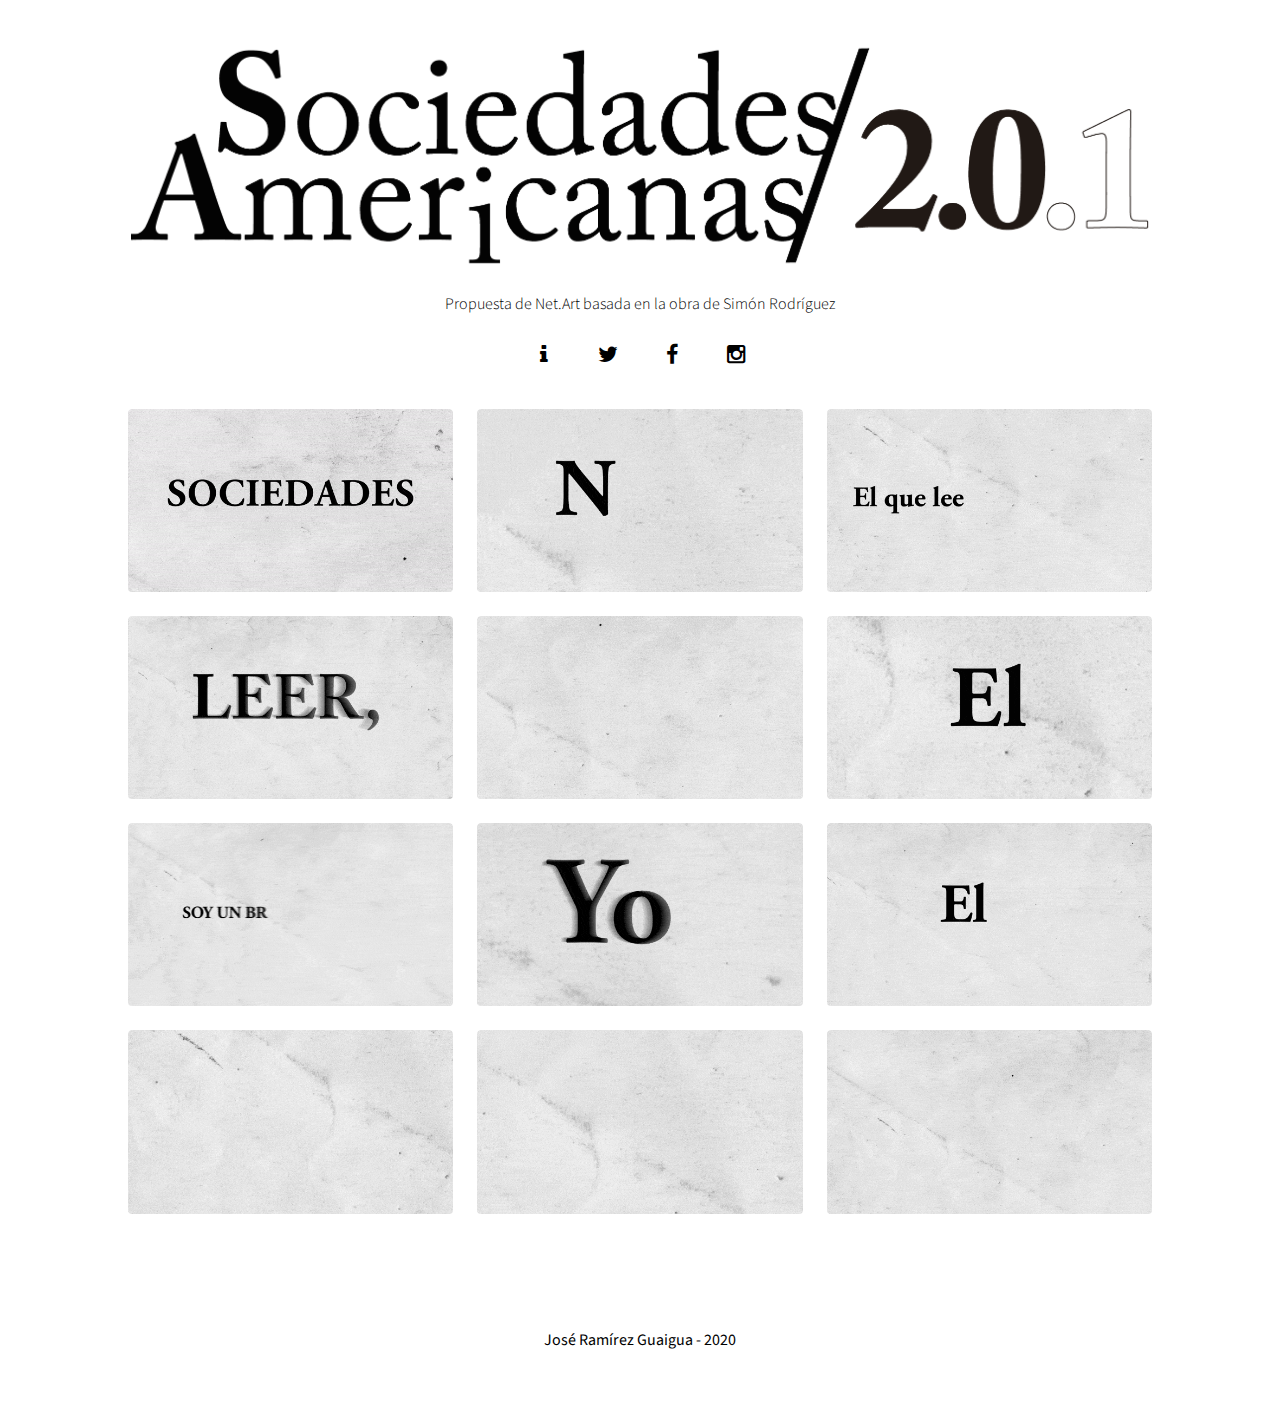
==== index.html @ b3e2a870 "Update index.html" ====
<!DOCTYPE HTML>
<!--
Construído por José Ramírez Guaigua en Junio de 2020
a partir de: Visualize by TEMPLATED
	templated.co @templatedco
	Released for free under the Creative Commons Attribution 3.0 license (templated.co/license)
-->
<html>
	<head>
		<title>Sociedades Americanas 2.0</title>
		<meta charset="utf-8" />
		<meta name="viewport" content="width=device-width, initial-scale=1" />
        
<!-- Scripts -->
        <script src="assets/js/jquery.min.js" > </script>
          <script src="assets/js/jquery.poptrox.min.js" ></script>
		 <script src="assets/js/main.js" ></script>
    <script src="assets/js/skel.min.js" ></script>       
<script src="assets/js/jquery.modal.min.js" ></script>
   <script src="assets/js/yall.min.js" ></script> 
<script>
  document.addEventListener("DOMContentLoaded", yall);
</script>
        <link rel="stylesheet" href="assets/css/main.css" />
        <link rel="stylesheet" href="assets/css/animate.min.css" />
         <link rel="stylesheet" href="assets/css/jquery.modal.min.css" />
        <link rel="shortcut icon" type="image/x-icon" href="favicon.ico">
         
	</head>
	<body>

		<!-- Wrapper -->
			<div id="wrapper">

				<!-- Header -->
					<header id="header">
						<span class="avatar"><img src="images/SA_logo_completo_.png" alt="" /></span>
                        
                    
						<h3>Propuesta de Net.Art basada en la obra de Simón Rodríguez</h3>
                        
						<ul class="icons">
                            <li><a href="#e3" rel="modal:open" class="icon style2 fa-info"  ><span class="label">Info</span></a></li>
							<li><a href="#" class="icon style2 fa-twitter"><span class="label">Twitter</span></a></li>
							<li><a href="#" class="icon style2 fa-facebook"><span class="label">Facebook</span></a></li>
							<li><a href="#" class="icon style2 fa-instagram"><span class="label">Instagram</span></a></li>
							
						</ul>
					</header>
                
                
				<!-- Main -->
					<section id="main">

						<!-- Thumbnails -->
							<section class="thumbnails">
								<div>
									<a href="http://youtu.be/y1zvC0UXbEI?version=3&loop=1&playlist=y1zvC0UXbEI&controls=0&fs=0&rel=0" data-poptrox="youtube,651x366">
										<img class="lazy" src="images/cargando.gif" data-src="images/thumbs/1.gif" alt="" />
										
									</a>
									<a href="http://youtu.be/7Q3WVZm7fvI?version=3&loop=1&playlist=7Q3WVZm7fvI&controls=0&fs=0&rel=0"  data-poptrox="youtube,651x366">
										<img class="lazy" src="images/cargando.gif" data-src="images/thumbs/4.gif" alt="" />
										
									</a>
                                    <a href="http://youtu.be/pN3O38cWJK4?version=3&loop=1&playlist=pN3O38cWJK4&controls=0&fs=0&rel=0"  data-poptrox="youtube,651x366">
										<img class="lazy" src="images/cargando.gif" data-src="images/thumbs/7.gif" alt="" />
										
									</a>
                                       <a href="http://youtu.be/u630-T-SxI8?version=3&loop=1&playlist=u630-T-SxI8&controls=0&fs=0&rel=0"  data-poptrox="youtube,651x366">
										<img class="lazy" src="images/cargando.gif" data-src="images/thumbs/10.gif" alt="" />
										
									</a>
								</div>
								<div>
									<a href="http://youtu.be/tDtxeZKIJwQ?version=3&loop=1&playlist=tDtxeZKIJwQ&controls=0&fs=0&rel=0"  data-poptrox="youtube,651x366">
										<img class="lazy" src="images/cargando.gif" data-src="images/thumbs/2.gif" alt="" />
										
									</a>
									<a href="http://youtu.be/jVD3O-B9OdI?version=3&loop=1&playlist=jVD3O-B9OdI&controls=0&fs=0&rel=0"  data-poptrox="youtube,651x366">
										<img class="lazy" src="images/cargando.gif" data-src="images/thumbs/5.gif" alt="" />
										
									</a>
									<a href="http://youtu.be/jDhccNWpjvg?version=3&loop=1&playlist=jDhccNWpjvg&controls=0&fs=0&rel=0"  data-poptrox="youtube,651x366">
										<img class="lazy" src="images/cargando.gif" data-src="images/thumbs/8.gif" alt="" />
										
									</a>
                                       <a href="http://youtu.be/LfB0NZexAm4?version=3&loop=1&playlist=LfB0NZexAm4&controls=0&fs=0&rel=0"  data-poptrox="youtube,651x366">
										<img class="lazy" src="images/cargando.gif" data-src="images/thumbs/11.gif" alt="" />
										
									</a>
								</div>
								<div>
									<a href="http://youtu.be/a4j9NF4Q9fU?version=3&loop=1&playlist=a4j9NF4Q9fU&controls=0&fs=0&rel=0"  data-poptrox="youtube,651x366">
										<img class="lazy" src="images/cargando.gif" data-src="images/thumbs/3.gif" alt="" />
										
									</a>
									<a href="http://youtu.be/yXYphihH93I?version=3&loop=1&playlist=yXYphihH93I&controls=0&fs=0&rel=0"  data-poptrox="youtube,651x366">
										<img class="lazy" src="images/cargando.gif" data-src="images/thumbs/6.gif" alt="" />
										
									</a>
                                    <a href="http://youtu.be/DOhUj7KsIYw?version=3&loop=1&playlist=DOhUj7KsIYw&controls=0&fs=0&rel=0"  data-poptrox="youtube,651x366">
										<img class="lazy" src="images/cargando.gif" data-src="images/thumbs/9.gif" alt="" />		
									</a>
                                    <a href="http://youtu.be/gF_-9yFYraU?version=3&loop=1&playlist=gF_-9yFYraU&controls=0&fs=0&rel=0"  data-poptrox="youtube,651x366">
										<img class="lazy" src="images/cargando.gif" data-src="images/thumbs/12.gif" alt="" />
										
									</a>
								</div>
                                
							</section>

					</section>

				<!-- Footer -->
					<footer id="footer">
						<p>José Ramírez Guaigua - 2020</p>
					</footer>

			</div>

	<!-- Modal HTML embedded directly into document -->
<div id="e3" class="modal animate__animated animate__fadeInDown" >
    <p style="text-align: justify;"><br><b>Sociedades Americanas 2.0 es un proyecto de Net.Art en proceso</b>
que pretende llevar a las plataformas digitales y audiovisuales la propuesta filosófica y educativa de <b>Simón Rodríguez</b>, recreando su partícular propuesta de lectura visual. 

Obra precursora de la experimentación tipográfica y editorial, <b><i>Sociedades Americanas</i></b> compila gran parte de la obra escrita del maestro.

Su ideario y repertorio de sentencias y pensamientos resuenan hasta nuestros días.</p>
    <p>Para profundizar en las características del presente proyecto, puede acceder al siguiente <span style="color: #ff0000"> <a  href="#">dossier.</a></span></p>
  <a href="#" rel="modal:close"> </a>
</div>
        	
	</body>
</html>
---- assets/css/main.css ----
@charset "UTF-8";
@import url(font-awesome.min.css);
@import url("http://fonts.googleapis.com/css?family=Source+Sans+Pro:200");

/*
	Visualize by TEMPLATED
	templated.co @templatedco
	Released for free under the Creative Commons Attribution 3.0 license (templated.co/license)
*/

/* Reset */
    /* body{
    pointer-events:none;
}*/

	html, body, div, span, applet, object, iframe, h1, h2, h3, h4, h5, h6, p, blockquote, pre, a, abbr, acronym, address, big, cite, code, del, dfn, em, img, ins, kbd, q, s, samp, small, strike, strong, sub, sup, tt, var, b, u, i, center, dl, dt, dd, ol, ul, li, fieldset, form, label, legend, table, caption, tbody, tfoot, thead, tr, th, td, article, aside, canvas, details, embed, figure, figcaption, footer, header, hgroup, menu, nav, output, ruby, section, summary, time, mark, audio, video {
		margin: 0;
		padding: 0;
		border: 0;
		font-size: 100%;
		font: inherit;
		vertical-align: baseline;
	}

	article, aside, details, figcaption, figure, footer, header, hgroup, menu, nav, section {
		display: block;
	}

	body {
		line-height: 1;
	}

	ol, ul {
		list-style: none;
	}

	blockquote, q {
		quotes: none;
	}

	blockquote:before, blockquote:after, q:before, q:after {
		content: '';
		content: none;
	}

	table {
		border-collapse: collapse;
		border-spacing: 0;
	}

	body {
		-webkit-text-size-adjust: none;
	}

/* Box Model */

	*, *:before, *:after {
		-moz-box-sizing: border-box;
		-webkit-box-sizing: border-box;
		box-sizing: border-box;
	}

/* Grid */

	.row {
		border-bottom: solid 1px transparent;
		-moz-box-sizing: border-box;
		-webkit-box-sizing: border-box;
		box-sizing: border-box;
	}

	.row > * {
		float: left;
		-moz-box-sizing: border-box;
		-webkit-box-sizing: border-box;
		box-sizing: border-box;
	}

	.row:after, .row:before {
		content: '';
		display: block;
		clear: both;
		height: 0;
	}

	.row.uniform > * > :first-child {
		margin-top: 0;
	}

	.row.uniform > * > :last-child {
		margin-bottom: 0;
	}

	.row.\30 \25 > * {
		padding: 0 0 0 0em;
	}

	.row.\30 \25 {
		margin: 0 0 -1px 0em;
	}

	.row.uniform.\30 \25 > * {
		padding: 0em 0 0 0em;
	}

	.row.uniform.\30 \25 {
		margin: 0em 0 -1px 0em;
	}

	.row > * {
		padding: 0 0 0 2em;
	}

	.row {
		margin: 0 0 -1px -2em;
	}

	.row.uniform > * {
		padding: 2em 0 0 2em;
	}

	.row.uniform {
		margin: -2em 0 -1px -2em;
	}

	.row.\32 00\25 > * {
		padding: 0 0 0 4em;
	}

	.row.\32 00\25 {
		margin: 0 0 -1px -4em;
	}

	.row.uniform.\32 00\25 > * {
		padding: 4em 0 0 4em;
	}

	.row.uniform.\32 00\25 {
		margin: -4em 0 -1px -4em;
	}

	.row.\31 50\25 > * {
		padding: 0 0 0 3em;
	}

	.row.\31 50\25 {
		margin: 0 0 -1px -3em;
	}

	.row.uniform.\31 50\25 > * {
		padding: 3em 0 0 3em;
	}

	.row.uniform.\31 50\25 {
		margin: -3em 0 -1px -3em;
	}

	.row.\35 0\25 > * {
		padding: 0 0 0 1em;
	}

	.row.\35 0\25 {
		margin: 0 0 -1px -1em;
	}

	.row.uniform.\35 0\25 > * {
		padding: 1em 0 0 1em;
	}

	.row.uniform.\35 0\25 {
		margin: -1em 0 -1px -1em;
	}

	.row.\32 5\25 > * {
		padding: 0 0 0 0.5em;
	}

	.row.\32 5\25 {
		margin: 0 0 -1px -0.5em;
	}

	.row.uniform.\32 5\25 > * {
		padding: 0.5em 0 0 0.5em;
	}

	.row.uniform.\32 5\25 {
		margin: -0.5em 0 -1px -0.5em;
	}

	.\31 2u, .\31 2u\24 {
		width: 100%;
		clear: none;
		margin-left: 0;
	}

	.\31 1u, .\31 1u\24 {
		width: 91.6666666667%;
		clear: none;
		margin-left: 0;
	}

	.\31 0u, .\31 0u\24 {
		width: 83.3333333333%;
		clear: none;
		margin-left: 0;
	}

	.\39 u, .\39 u\24 {
		width: 75%;
		clear: none;
		margin-left: 0;
	}

	.\38 u, .\38 u\24 {
		width: 66.6666666667%;
		clear: none;
		margin-left: 0;
	}

	.\37 u, .\37 u\24 {
		width: 58.3333333333%;
		clear: none;
		margin-left: 0;
	}

	.\36 u, .\36 u\24 {
		width: 50%;
		clear: none;
		margin-left: 0;
	}

	.\35 u, .\35 u\24 {
		width: 41.6666666667%;
		clear: none;
		margin-left: 0;
	}

	.\34 u, .\34 u\24 {
		width: 33.3333333333%;
		clear: none;
		margin-left: 0;
	}

	.\33 u, .\33 u\24 {
		width: 25%;
		clear: none;
		margin-left: 0;
	}

	.\32 u, .\32 u\24 {
		width: 16.6666666667%;
		clear: none;
		margin-left: 0;
	}

	.\31 u, .\31 u\24 {
		width: 8.3333333333%;
		clear: none;
		margin-left: 0;
	}

	.\31 2u\24 + *,
	.\31 1u\24 + *,
	.\31 0u\24 + *,
	.\39 u\24 + *,
	.\38 u\24 + *,
	.\37 u\24 + *,
	.\36 u\24 + *,
	.\35 u\24 + *,
	.\34 u\24 + *,
	.\33 u\24 + *,
	.\32 u\24 + *,
	.\31 u\24 + * {
		clear: left;
	}

	.\-11u {
		margin-left: 91.66667%;
	}

	.\-10u {
		margin-left: 83.33333%;
	}

	.\-9u {
		margin-left: 75%;
	}

	.\-8u {
		margin-left: 66.66667%;
	}

	.\-7u {
		margin-left: 58.33333%;
	}

	.\-6u {
		margin-left: 50%;
	}

	.\-5u {
		margin-left: 41.66667%;
	}

	.\-4u {
		margin-left: 33.33333%;
	}

	.\-3u {
		margin-left: 25%;
	}

	.\-2u {
		margin-left: 16.66667%;
	}

	.\-1u {
		margin-left: 8.33333%;
	}

	@media screen and (max-width: 1680px) {

		.row > * {
			padding: 0 0 0 2em;
		}

		.row {
			margin: 0 0 -1px -2em;
		}

		.row.uniform > * {
			padding: 2em 0 0 2em;
		}

		.row.uniform {
			margin: -2em 0 -1px -2em;
		}

		.row.\32 00\25 > * {
			padding: 0 0 0 4em;
		}

		.row.\32 00\25 {
			margin: 0 0 -1px -4em;
		}

		.row.uniform.\32 00\25 > * {
			padding: 4em 0 0 4em;
		}

		.row.uniform.\32 00\25 {
			margin: -4em 0 -1px -4em;
		}

		.row.\31 50\25 > * {
			padding: 0 0 0 3em;
		}

		.row.\31 50\25 {
			margin: 0 0 -1px -3em;
		}

		.row.uniform.\31 50\25 > * {
			padding: 3em 0 0 3em;
		}

		.row.uniform.\31 50\25 {
			margin: -3em 0 -1px -3em;
		}

		.row.\35 0\25 > * {
			padding: 0 0 0 1em;
		}

		.row.\35 0\25 {
			margin: 0 0 -1px -1em;
		}

		.row.uniform.\35 0\25 > * {
			padding: 1em 0 0 1em;
		}

		.row.uniform.\35 0\25 {
			margin: -1em 0 -1px -1em;
		}

		.row.\32 5\25 > * {
			padding: 0 0 0 0.5em;
		}

		.row.\32 5\25 {
			margin: 0 0 -1px -0.5em;
		}

		.row.uniform.\32 5\25 > * {
			padding: 0.5em 0 0 0.5em;
		}

		.row.uniform.\32 5\25 {
			margin: -0.5em 0 -1px -0.5em;
		}

		.\31 2u\28xlarge\29, .\31 2u\24\28xlarge\29 {
			width: 100%;
			clear: none;
			margin-left: 0;
		}

		.\31 1u\28xlarge\29, .\31 1u\24\28xlarge\29 {
			width: 91.6666666667%;
			clear: none;
			margin-left: 0;
		}

		.\31 0u\28xlarge\29, .\31 0u\24\28xlarge\29 {
			width: 83.3333333333%;
			clear: none;
			margin-left: 0;
		}

		.\39 u\28xlarge\29, .\39 u\24\28xlarge\29 {
			width: 75%;
			clear: none;
			margin-left: 0;
		}

		.\38 u\28xlarge\29, .\38 u\24\28xlarge\29 {
			width: 66.6666666667%;
			clear: none;
			margin-left: 0;
		}

		.\37 u\28xlarge\29, .\37 u\24\28xlarge\29 {
			width: 58.3333333333%;
			clear: none;
			margin-left: 0;
		}

		.\36 u\28xlarge\29, .\36 u\24\28xlarge\29 {
			width: 50%;
			clear: none;
			margin-left: 0;
		}

		.\35 u\28xlarge\29, .\35 u\24\28xlarge\29 {
			width: 41.6666666667%;
			clear: none;
			margin-left: 0;
		}

		.\34 u\28xlarge\29, .\34 u\24\28xlarge\29 {
			width: 33.3333333333%;
			clear: none;
			margin-left: 0;
		}

		.\33 u\28xlarge\29, .\33 u\24\28xlarge\29 {
			width: 25%;
			clear: none;
			margin-left: 0;
		}

		.\32 u\28xlarge\29, .\32 u\24\28xlarge\29 {
			width: 16.6666666667%;
			clear: none;
			margin-left: 0;
		}

		.\31 u\28xlarge\29, .\31 u\24\28xlarge\29 {
			width: 8.3333333333%;
			clear: none;
			margin-left: 0;
		}

		.\31 2u\24\28xlarge\29 + *,
		.\31 1u\24\28xlarge\29 + *,
		.\31 0u\24\28xlarge\29 + *,
		.\39 u\24\28xlarge\29 + *,
		.\38 u\24\28xlarge\29 + *,
		.\37 u\24\28xlarge\29 + *,
		.\36 u\24\28xlarge\29 + *,
		.\35 u\24\28xlarge\29 + *,
		.\34 u\24\28xlarge\29 + *,
		.\33 u\24\28xlarge\29 + *,
		.\32 u\24\28xlarge\29 + *,
		.\31 u\24\28xlarge\29 + * {
			clear: left;
		}

		.\-11u\28xlarge\29 {
			margin-left: 91.66667%;
		}

		.\-10u\28xlarge\29 {
			margin-left: 83.33333%;
		}

		.\-9u\28xlarge\29 {
			margin-left: 75%;
		}

		.\-8u\28xlarge\29 {
			margin-left: 66.66667%;
		}

		.\-7u\28xlarge\29 {
			margin-left: 58.33333%;
		}

		.\-6u\28xlarge\29 {
			margin-left: 50%;
		}

		.\-5u\28xlarge\29 {
			margin-left: 41.66667%;
		}

		.\-4u\28xlarge\29 {
			margin-left: 33.33333%;
		}

		.\-3u\28xlarge\29 {
			margin-left: 25%;
		}

		.\-2u\28xlarge\29 {
			margin-left: 16.66667%;
		}

		.\-1u\28xlarge\29 {
			margin-left: 8.33333%;
		}

	}

	@media screen and (max-width: 1280px) {

		.row > * {
			padding: 0 0 0 2em;
		}

		.row {
			margin: 0 0 -1px -2em;
		}

		.row.uniform > * {
			padding: 2em 0 0 2em;
		}

		.row.uniform {
			margin: -2em 0 -1px -2em;
		}

		.row.\32 00\25 > * {
			padding: 0 0 0 4em;
		}

		.row.\32 00\25 {
			margin: 0 0 -1px -4em;
		}

		.row.uniform.\32 00\25 > * {
			padding: 4em 0 0 4em;
		}

		.row.uniform.\32 00\25 {
			margin: -4em 0 -1px -4em;
		}

		.row.\31 50\25 > * {
			padding: 0 0 0 3em;
		}

		.row.\31 50\25 {
			margin: 0 0 -1px -3em;
		}

		.row.uniform.\31 50\25 > * {
			padding: 3em 0 0 3em;
		}

		.row.uniform.\31 50\25 {
			margin: -3em 0 -1px -3em;
		}

		.row.\35 0\25 > * {
			padding: 0 0 0 1em;
		}

		.row.\35 0\25 {
			margin: 0 0 -1px -1em;
		}

		.row.uniform.\35 0\25 > * {
			padding: 1em 0 0 1em;
		}

		.row.uniform.\35 0\25 {
			margin: -1em 0 -1px -1em;
		}

		.row.\32 5\25 > * {
			padding: 0 0 0 0.5em;
		}

		.row.\32 5\25 {
			margin: 0 0 -1px -0.5em;
		}

		.row.uniform.\32 5\25 > * {
			padding: 0.5em 0 0 0.5em;
		}

		.row.uniform.\32 5\25 {
			margin: -0.5em 0 -1px -0.5em;
		}

		.\31 2u\28large\29, .\31 2u\24\28large\29 {
			width: 100%;
			clear: none;
			margin-left: 0;
		}

		.\31 1u\28large\29, .\31 1u\24\28large\29 {
			width: 91.6666666667%;
			clear: none;
			margin-left: 0;
		}

		.\31 0u\28large\29, .\31 0u\24\28large\29 {
			width: 83.3333333333%;
			clear: none;
			margin-left: 0;
		}

		.\39 u\28large\29, .\39 u\24\28large\29 {
			width: 75%;
			clear: none;
			margin-left: 0;
		}

		.\38 u\28large\29, .\38 u\24\28large\29 {
			width: 66.6666666667%;
			clear: none;
			margin-left: 0;
		}

		.\37 u\28large\29, .\37 u\24\28large\29 {
			width: 58.3333333333%;
			clear: none;
			margin-left: 0;
		}

		.\36 u\28large\29, .\36 u\24\28large\29 {
			width: 50%;
			clear: none;
			margin-left: 0;
		}

		.\35 u\28large\29, .\35 u\24\28large\29 {
			width: 41.6666666667%;
			clear: none;
			margin-left: 0;
		}

		.\34 u\28large\29, .\34 u\24\28large\29 {
			width: 33.3333333333%;
			clear: none;
			margin-left: 0;
		}

		.\33 u\28large\29, .\33 u\24\28large\29 {
			width: 25%;
			clear: none;
			margin-left: 0;
		}

		.\32 u\28large\29, .\32 u\24\28large\29 {
			width: 16.6666666667%;
			clear: none;
			margin-left: 0;
		}

		.\31 u\28large\29, .\31 u\24\28large\29 {
			width: 8.3333333333%;
			clear: none;
			margin-left: 0;
		}

		.\31 2u\24\28large\29 + *,
		.\31 1u\24\28large\29 + *,
		.\31 0u\24\28large\29 + *,
		.\39 u\24\28large\29 + *,
		.\38 u\24\28large\29 + *,
		.\37 u\24\28large\29 + *,
		.\36 u\24\28large\29 + *,
		.\35 u\24\28large\29 + *,
		.\34 u\24\28large\29 + *,
		.\33 u\24\28large\29 + *,
		.\32 u\24\28large\29 + *,
		.\31 u\24\28large\29 + * {
			clear: left;
		}

		.\-11u\28large\29 {
			margin-left: 91.66667%;
		}

		.\-10u\28large\29 {
			margin-left: 83.33333%;
		}

		.\-9u\28large\29 {
			margin-left: 75%;
		}

		.\-8u\28large\29 {
			margin-left: 66.66667%;
		}

		.\-7u\28large\29 {
			margin-left: 58.33333%;
		}

		.\-6u\28large\29 {
			margin-left: 50%;
		}

		.\-5u\28large\29 {
			margin-left: 41.66667%;
		}

		.\-4u\28large\29 {
			margin-left: 33.33333%;
		}

		.\-3u\28large\29 {
			margin-left: 25%;
		}

		.\-2u\28large\29 {
			margin-left: 16.66667%;
		}

		.\-1u\28large\29 {
			margin-left: 8.33333%;
		}

	}

	@media screen and (max-width: 980px) {

		.row > * {
			padding: 0 0 0 2em;
		}

		.row {
			margin: 0 0 -1px -2em;
		}

		.row.uniform > * {
			padding: 2em 0 0 2em;
		}

		.row.uniform {
			margin: -2em 0 -1px -2em;
		}

		.row.\32 00\25 > * {
			padding: 0 0 0 4em;
		}

		.row.\32 00\25 {
			margin: 0 0 -1px -4em;
		}

		.row.uniform.\32 00\25 > * {
			padding: 4em 0 0 4em;
		}

		.row.uniform.\32 00\25 {
			margin: -4em 0 -1px -4em;
		}

		.row.\31 50\25 > * {
			padding: 0 0 0 3em;
		}

		.row.\31 50\25 {
			margin: 0 0 -1px -3em;
		}

		.row.uniform.\31 50\25 > * {
			padding: 3em 0 0 3em;
		}

		.row.uniform.\31 50\25 {
			margin: -3em 0 -1px -3em;
		}

		.row.\35 0\25 > * {
			padding: 0 0 0 1em;
		}

		.row.\35 0\25 {
			margin: 0 0 -1px -1em;
		}

		.row.uniform.\35 0\25 > * {
			padding: 1em 0 0 1em;
		}

		.row.uniform.\35 0\25 {
			margin: -1em 0 -1px -1em;
		}

		.row.\32 5\25 > * {
			padding: 0 0 0 0.5em;
		}

		.row.\32 5\25 {
			margin: 0 0 -1px -0.5em;
		}

		.row.uniform.\32 5\25 > * {
			padding: 0.5em 0 0 0.5em;
		}

		.row.uniform.\32 5\25 {
			margin: -0.5em 0 -1px -0.5em;
		}

		.\31 2u\28medium\29, .\31 2u\24\28medium\29 {
			width: 100%;
			clear: none;
			margin-left: 0;
		}

		.\31 1u\28medium\29, .\31 1u\24\28medium\29 {
			width: 91.6666666667%;
			clear: none;
			margin-left: 0;
		}

		.\31 0u\28medium\29, .\31 0u\24\28medium\29 {
			width: 83.3333333333%;
			clear: none;
			margin-left: 0;
		}

		.\39 u\28medium\29, .\39 u\24\28medium\29 {
			width: 75%;
			clear: none;
			margin-left: 0;
		}

		.\38 u\28medium\29, .\38 u\24\28medium\29 {
			width: 66.6666666667%;
			clear: none;
			margin-left: 0;
		}

		.\37 u\28medium\29, .\37 u\24\28medium\29 {
			width: 58.3333333333%;
			clear: none;
			margin-left: 0;
		}

		.\36 u\28medium\29, .\36 u\24\28medium\29 {
			width: 50%;
			clear: none;
			margin-left: 0;
		}

		.\35 u\28medium\29, .\35 u\24\28medium\29 {
			width: 41.6666666667%;
			clear: none;
			margin-left: 0;
		}

		.\34 u\28medium\29, .\34 u\24\28medium\29 {
			width: 33.3333333333%;
			clear: none;
			margin-left: 0;
		}

		.\33 u\28medium\29, .\33 u\24\28medium\29 {
			width: 25%;
			clear: none;
			margin-left: 0;
		}

		.\32 u\28medium\29, .\32 u\24\28medium\29 {
			width: 16.6666666667%;
			clear: none;
			margin-left: 0;
		}

		.\31 u\28medium\29, .\31 u\24\28medium\29 {
			width: 8.3333333333%;
			clear: none;
			margin-left: 0;
		}

		.\31 2u\24\28medium\29 + *,
		.\31 1u\24\28medium\29 + *,
		.\31 0u\24\28medium\29 + *,
		.\39 u\24\28medium\29 + *,
		.\38 u\24\28medium\29 + *,
		.\37 u\24\28medium\29 + *,
		.\36 u\24\28medium\29 + *,
		.\35 u\24\28medium\29 + *,
		.\34 u\24\28medium\29 + *,
		.\33 u\24\28medium\29 + *,
		.\32 u\24\28medium\29 + *,
		.\31 u\24\28medium\29 + * {
			clear: left;
		}

		.\-11u\28medium\29 {
			margin-left: 91.66667%;
		}

		.\-10u\28medium\29 {
			margin-left: 83.33333%;
		}

		.\-9u\28medium\29 {
			margin-left: 75%;
		}

		.\-8u\28medium\29 {
			margin-left: 66.66667%;
		}

		.\-7u\28medium\29 {
			margin-left: 58.33333%;
		}

		.\-6u\28medium\29 {
			margin-left: 50%;
		}

		.\-5u\28medium\29 {
			margin-left: 41.66667%;
		}

		.\-4u\28medium\29 {
			margin-left: 33.33333%;
		}

		.\-3u\28medium\29 {
			margin-left: 25%;
		}

		.\-2u\28medium\29 {
			margin-left: 16.66667%;
		}

		.\-1u\28medium\29 {
			margin-left: 8.33333%;
		}

	}

	@media screen and (max-width: 736px) {

		.row > * {
			padding: 0 0 0 2em;
		}

		.row {
			margin: 0 0 -1px -2em;
		}

		.row.uniform > * {
			padding: 2em 0 0 2em;
		}

		.row.uniform {
			margin: -2em 0 -1px -2em;
		}

		.row.\32 00\25 > * {
			padding: 0 0 0 4em;
		}

		.row.\32 00\25 {
			margin: 0 0 -1px -4em;
		}

		.row.uniform.\32 00\25 > * {
			padding: 4em 0 0 4em;
		}

		.row.uniform.\32 00\25 {
			margin: -4em 0 -1px -4em;
		}

		.row.\31 50\25 > * {
			padding: 0 0 0 3em;
		}

		.row.\31 50\25 {
			margin: 0 0 -1px -3em;
		}

		.row.uniform.\31 50\25 > * {
			padding: 3em 0 0 3em;
		}

		.row.uniform.\31 50\25 {
			margin: -3em 0 -1px -3em;
		}

		.row.\35 0\25 > * {
			padding: 0 0 0 1em;
		}

		.row.\35 0\25 {
			margin: 0 0 -1px -1em;
		}

		.row.uniform.\35 0\25 > * {
			padding: 1em 0 0 1em;
		}

		.row.uniform.\35 0\25 {
			margin: -1em 0 -1px -1em;
		}

		.row.\32 5\25 > * {
			padding: 0 0 0 0.5em;
		}

		.row.\32 5\25 {
			margin: 0 0 -1px -0.5em;
		}

		.row.uniform.\32 5\25 > * {
			padding: 0.5em 0 0 0.5em;
		}

		.row.uniform.\32 5\25 {
			margin: -0.5em 0 -1px -0.5em;
		}

		.\31 2u\28small\29, .\31 2u\24\28small\29 {
			width: 100%;
			clear: none;
			margin-left: 0;
		}

		.\31 1u\28small\29, .\31 1u\24\28small\29 {
			width: 91.6666666667%;
			clear: none;
			margin-left: 0;
		}

		.\31 0u\28small\29, .\31 0u\24\28small\29 {
			width: 83.3333333333%;
			clear: none;
			margin-left: 0;
		}

		.\39 u\28small\29, .\39 u\24\28small\29 {
			width: 75%;
			clear: none;
			margin-left: 0;
		}

		.\38 u\28small\29, .\38 u\24\28small\29 {
			width: 66.6666666667%;
			clear: none;
			margin-left: 0;
		}

		.\37 u\28small\29, .\37 u\24\28small\29 {
			width: 58.3333333333%;
			clear: none;
			margin-left: 0;
		}

		.\36 u\28small\29, .\36 u\24\28small\29 {
			width: 50%;
			clear: none;
			margin-left: 0;
		}

		.\35 u\28small\29, .\35 u\24\28small\29 {
			width: 41.6666666667%;
			clear: none;
			margin-left: 0;
		}

		.\34 u\28small\29, .\34 u\24\28small\29 {
			width: 33.3333333333%;
			clear: none;
			margin-left: 0;
		}

		.\33 u\28small\29, .\33 u\24\28small\29 {
			width: 25%;
			clear: none;
			margin-left: 0;
		}

		.\32 u\28small\29, .\32 u\24\28small\29 {
			width: 16.6666666667%;
			clear: none;
			margin-left: 0;
		}

		.\31 u\28small\29, .\31 u\24\28small\29 {
			width: 8.3333333333%;
			clear: none;
			margin-left: 0;
		}

		.\31 2u\24\28small\29 + *,
		.\31 1u\24\28small\29 + *,
		.\31 0u\24\28small\29 + *,
		.\39 u\24\28small\29 + *,
		.\38 u\24\28small\29 + *,
		.\37 u\24\28small\29 + *,
		.\36 u\24\28small\29 + *,
		.\35 u\24\28small\29 + *,
		.\34 u\24\28small\29 + *,
		.\33 u\24\28small\29 + *,
		.\32 u\24\28small\29 + *,
		.\31 u\24\28small\29 + * {
			clear: left;
		}

		.\-11u\28small\29 {
			margin-left: 91.66667%;
		}

		.\-10u\28small\29 {
			margin-left: 83.33333%;
		}

		.\-9u\28small\29 {
			margin-left: 75%;
		}

		.\-8u\28small\29 {
			margin-left: 66.66667%;
		}

		.\-7u\28small\29 {
			margin-left: 58.33333%;
		}

		.\-6u\28small\29 {
			margin-left: 50%;
		}

		.\-5u\28small\29 {
			margin-left: 41.66667%;
		}

		.\-4u\28small\29 {
			margin-left: 33.33333%;
		}

		.\-3u\28small\29 {
			margin-left: 25%;
		}

		.\-2u\28small\29 {
			margin-left: 16.66667%;
		}

		.\-1u\28small\29 {
			margin-left: 8.33333%;
		}

	}

	@media screen and (max-width: 480px) {

		.row > * {
			padding: 0 0 0 2em;
		}

		.row {
			margin: 0 0 -1px -2em;
		}

		.row.uniform > * {
			padding: 2em 0 0 2em;
		}

		.row.uniform {
			margin: -2em 0 -1px -2em;
		}

		.row.\32 00\25 > * {
			padding: 0 0 0 4em;
		}

		.row.\32 00\25 {
			margin: 0 0 -1px -4em;
		}

		.row.uniform.\32 00\25 > * {
			padding: 4em 0 0 4em;
		}

		.row.uniform.\32 00\25 {
			margin: -4em 0 -1px -4em;
		}

		.row.\31 50\25 > * {
			padding: 0 0 0 3em;
		}

		.row.\31 50\25 {
			margin: 0 0 -1px -3em;
		}

		.row.uniform.\31 50\25 > * {
			padding: 3em 0 0 3em;
		}

		.row.uniform.\31 50\25 {
			margin: -3em 0 -1px -3em;
		}

		.row.\35 0\25 > * {
			padding: 0 0 0 1em;
		}

		.row.\35 0\25 {
			margin: 0 0 -1px -1em;
		}

		.row.uniform.\35 0\25 > * {
			padding: 1em 0 0 1em;
		}

		.row.uniform.\35 0\25 {
			margin: -1em 0 -1px -1em;
		}

		.row.\32 5\25 > * {
			padding: 0 0 0 0.5em;
		}

		.row.\32 5\25 {
			margin: 0 0 -1px -0.5em;
		}

		.row.uniform.\32 5\25 > * {
			padding: 0.5em 0 0 0.5em;
		}

		.row.uniform.\32 5\25 {
			margin: -0.5em 0 -1px -0.5em;
		}

		.\31 2u\28xsmall\29, .\31 2u\24\28xsmall\29 {
			width: 100%;
			clear: none;
			margin-left: 0;
		}

		.\31 1u\28xsmall\29, .\31 1u\24\28xsmall\29 {
			width: 91.6666666667%;
			clear: none;
			margin-left: 0;
		}

		.\31 0u\28xsmall\29, .\31 0u\24\28xsmall\29 {
			width: 83.3333333333%;
			clear: none;
			margin-left: 0;
		}

		.\39 u\28xsmall\29, .\39 u\24\28xsmall\29 {
			width: 75%;
			clear: none;
			margin-left: 0;
		}

		.\38 u\28xsmall\29, .\38 u\24\28xsmall\29 {
			width: 66.6666666667%;
			clear: none;
			margin-left: 0;
		}

		.\37 u\28xsmall\29, .\37 u\24\28xsmall\29 {
			width: 58.3333333333%;
			clear: none;
			margin-left: 0;
		}

		.\36 u\28xsmall\29, .\36 u\24\28xsmall\29 {
			width: 50%;
			clear: none;
			margin-left: 0;
		}

		.\35 u\28xsmall\29, .\35 u\24\28xsmall\29 {
			width: 41.6666666667%;
			clear: none;
			margin-left: 0;
		}

		.\34 u\28xsmall\29, .\34 u\24\28xsmall\29 {
			width: 33.3333333333%;
			clear: none;
			margin-left: 0;
		}

		.\33 u\28xsmall\29, .\33 u\24\28xsmall\29 {
			width: 25%;
			clear: none;
			margin-left: 0;
		}

		.\32 u\28xsmall\29, .\32 u\24\28xsmall\29 {
			width: 16.6666666667%;
			clear: none;
			margin-left: 0;
		}

		.\31 u\28xsmall\29, .\31 u\24\28xsmall\29 {
			width: 8.3333333333%;
			clear: none;
			margin-left: 0;
		}

		.\31 2u\24\28xsmall\29 + *,
		.\31 1u\24\28xsmall\29 + *,
		.\31 0u\24\28xsmall\29 + *,
		.\39 u\24\28xsmall\29 + *,
		.\38 u\24\28xsmall\29 + *,
		.\37 u\24\28xsmall\29 + *,
		.\36 u\24\28xsmall\29 + *,
		.\35 u\24\28xsmall\29 + *,
		.\34 u\24\28xsmall\29 + *,
		.\33 u\24\28xsmall\29 + *,
		.\32 u\24\28xsmall\29 + *,
		.\31 u\24\28xsmall\29 + * {
			clear: left;
		}

		.\-11u\28xsmall\29 {
			margin-left: 91.66667%;
		}

		.\-10u\28xsmall\29 {
			margin-left: 83.33333%;
		}

		.\-9u\28xsmall\29 {
			margin-left: 75%;
		}

		.\-8u\28xsmall\29 {
			margin-left: 66.66667%;
		}

		.\-7u\28xsmall\29 {
			margin-left: 58.33333%;
		}

		.\-6u\28xsmall\29 {
			margin-left: 50%;
		}

		.\-5u\28xsmall\29 {
			margin-left: 41.66667%;
		}

		.\-4u\28xsmall\29 {
			margin-left: 33.33333%;
		}

		.\-3u\28xsmall\29 {
			margin-left: 25%;
		}

		.\-2u\28xsmall\29 {
			margin-left: 16.66667%;
		}

		.\-1u\28xsmall\29 {
			margin-left: 8.33333%;
		}

	}

/* Basic */



	@-ms-viewport {
		width: device-width;
	}

	body {
		-ms-overflow-style: scrollbar;
	}

	@media screen and (max-width: 480px) {

		html, body {
			min-width: 320px;
		}

	}

	body {
		background-color: #fff;
		background-image: ("");
		background-size: cover;
		background-position: top center;
	}

		body.is-loading *, body.is-loading *:before, body.is-loading *:after {
			-moz-animation: none !important;
			-webkit-animation: none !important;
			-ms-animation: none !important;
			animation: none !important;
			-moz-transition: none !important;
			-webkit-transition: none !important;
			-ms-transition: none !important;
			transition: none !important;
		}

/* Type */

	body, input, select, textarea {
		color: #000000;
		font-family: "Source Sans Pro", Helvetica, sans-serif;
		font-size: 13pt;
		font-weight: 400;
		line-height: 1.65;
	}

		@media screen and (max-width: 1280px) {

			body, input, select, textarea {
				font-size: 12pt;
			}

		}

	a {
		color: inherit;
		text-decoration: none;
		border-bottom: dotted 1px rgba(255, 255, 255, 0.35);
		-moz-transition: border-bottom-color 0.2s ease-in-out, color 0.2s ease-in-out;
		-webkit-transition: border-bottom-color 0.2s ease-in-out, color 0.2s ease-in-out;
		-ms-transition: border-bottom-color 0.2s ease-in-out, color 0.2s ease-in-out;
		transition: border-bottom-color 0.2s ease-in-out, color 0.2s ease-in-out;
	}

		a:hover {
			color: #555555;
			border-bottom-color: transparent;
		}

	strong, b {
		color: #000000;
		font-weight: 600;
	}

	em, i {
		font-style: italic;
	}

	p {
		margin: 0 0 2em 0;
    
	}

	h1, h2, h3, h4, h5, h6 {
		color: #000000;
		font-weight: 300;
		line-height: 1.5;
		margin: 0 0 1em 0;
	}

		h1 a, h2 a, h3 a, h4 a, h5 a, h6 a {
			color: #000000;
			text-decoration: none;
		}

		@media screen and (max-width: 980px) {

			h1 br, h2 br, h3 br, h4 br, h5 br, h6 br {
				display: none;
			}

		}

	h1 {
		font-size: 1.75em;
	}

		@media screen and (max-width: 980px) {

			h1 {
				font-size: 1.5em;
			}

		}

		@media screen and (max-width: 736px) {

			h1 {
				font-size: 1.25em;
			}

		}

	h2 {
		font-size: 1.35em;
	}

		@media screen and (max-width: 736px) {

			h2 {
				font-size: 1em;
			}

		}

	h3 {
		font-size: 1em;
	}

	h4 {
		font-size: 1em;
	}

	h5 {
		font-size: 0.9em;
	}

	h6 {
		font-size: 0.7em;
	}

	sub {
		font-size: 0.8em;
		position: relative;
		top: 0.5em;
	}

	sup {
		font-size: 0.8em;
		position: relative;
		top: -0.5em;
	}

	blockquote {
		border-left: solid 4px rgba(255, 255, 255, 0.25);
		font-style: italic;
		margin: 0 0 2em 0;
		padding: 0.5em 0 0.5em 2em;
	}

	code {
		background: rgba(255, 255, 255, 0.075);
		border-radius: 4px;
		border: solid 1px rgba(255, 255, 255, 0.25);
		font-family: "Courier New", monospace;
		font-size: 0.9em;
		margin: 0 0.25em;
		padding: 0.25em 0.65em;
	}

	pre {
		-webkit-overflow-scrolling: touch;
		font-family: "Courier New", monospace;
		font-size: 0.9em;
		margin: 0 0 2em 0;
	}

		pre code {
			display: block;
			line-height: 1.75;
			padding: 1em 1.5em;
			overflow-x: auto;
		}

	hr {
		border: 0;
		border-bottom: solid 1px rgba(255, 255, 255, 0.25);
		margin: 2em 0;
	}

		hr.major {
			margin: 3em 0;
		}

	.align-left {
		text-align: left;
	}

	.align-center {
		text-align: center;
	}

	.align-right {
		text-align: right;
	}

/* Section/Article */

	section.special, article.special {
		text-align: center;
	}

	header p {
		color: rgba(255, 255, 255, 0.35);
		position: relative;
		margin: 0 0 1.5em 0;
	}

	header h2 + p {
		font-size: 1.25em;
		margin-top: -1em;
	}

	header h3 + p {
		font-size: 1.1em;
		margin-top: -0.8em;
	}

	header h4 + p,
	header h5 + p,
	header h6 + p {
		font-size: 0.9em;
		margin-top: -0.6em;
	}

/* Form */

	form {
		margin: 0 0 2em 0;
	}

	label {
		color: #ffffff;
		display: block;
		font-size: 0.9em;
		font-weight: 200;
		margin: 0 0 1em 0;
	}

	input[type="text"],
	input[type="password"],
	input[type="email"],
	input[type="tel"],
	select,
	textarea {
		-moz-appearance: none;
		-webkit-appearance: none;
		-ms-appearance: none;
		appearance: none;
		background: rgba(255, 255, 255, 0.075);
		border-radius: 4px;
		border: none;
		border: solid 1px rgba(255, 255, 255, 0.25);
		color: inherit;
		display: block;
		outline: 0;
		padding: 0 1em;
		text-decoration: none;
		width: 100%;
	}

		input[type="text"]:invalid,
		input[type="password"]:invalid,
		input[type="email"]:invalid,
		input[type="tel"]:invalid,
		select:invalid,
		textarea:invalid {
			box-shadow: none;
		}

		input[type="text"]:focus,
		input[type="password"]:focus,
		input[type="email"]:focus,
		input[type="tel"]:focus,
		select:focus,
		textarea:focus {
			border-color: #FF6382;
			box-shadow: 0 0 0 1px #FF6382;
		}

	.select-wrapper {
		text-decoration: none;
		display: block;
		position: relative;
	}

		.select-wrapper:before {
			content: "";
			-moz-osx-font-smoothing: grayscale;
			-webkit-font-smoothing: antialiased;
			font-family: FontAwesome;
			font-style: normal;
			font-weight: normal;
			text-transform: none !important;
		}

		.select-wrapper:before {
			color: rgba(255, 255, 255, 0.25);
			display: block;
			height: 2.75em;
			line-height: 2.75em;
			pointer-events: none;
			position: absolute;
			right: 0;
			text-align: center;
			top: 0;
			width: 2.75em;
		}

		.select-wrapper select::-ms-expand {
			display: none;
		}

	input[type="text"],
	input[type="password"],
	input[type="email"],
	select {
		height: 2.75em;
	}

	textarea {
		padding: 0.75em 1em;
	}

	input[type="checkbox"],
	input[type="radio"] {
		-moz-appearance: none;
		-webkit-appearance: none;
		-ms-appearance: none;
		appearance: none;
		display: block;
		float: left;
		margin-right: -2em;
		opacity: 0;
		width: 1em;
		z-index: -1;
	}

		input[type="checkbox"] + label,
		input[type="radio"] + label {
			text-decoration: none;
			color: rgba(255, 255, 255, 0.65);
			cursor: pointer;
			display: inline-block;
			font-size: 1em;
			font-weight: 200;
			padding-left: 2.4em;
			padding-right: 0.75em;
			position: relative;
		}

			input[type="checkbox"] + label:before,
			input[type="radio"] + label:before {
				-moz-osx-font-smoothing: grayscale;
				-webkit-font-smoothing: antialiased;
				font-family: FontAwesome;
				font-style: normal;
				font-weight: normal;
				text-transform: none !important;
			}

			input[type="checkbox"] + label:before,
			input[type="radio"] + label:before {
				background: rgba(255, 255, 255, 0.075);
				border-radius: 4px;
				border: solid 1px rgba(255, 255, 255, 0.25);
				content: '';
				display: inline-block;
				height: 1.65em;
				left: 0;
				line-height: 1.58125em;
				position: absolute;
				text-align: center;
				top: 0;
				width: 1.65em;
			}

		input[type="checkbox"]:checked + label:before,
		input[type="radio"]:checked + label:before {
			background: #FF6382;
			border-color: #FF6382;
			color: #ffffff;
			content: '\f00c';
		}

		input[type="checkbox"]:focus + label:before,
		input[type="radio"]:focus + label:before {
			border-color: #FF6382;
			box-shadow: 0 0 0 1px #FF6382;
		}

	input[type="checkbox"] + label:before {
		border-radius: 4px;
	}

	input[type="radio"] + label:before {
		border-radius: 100%;
	}

	::-webkit-input-placeholder {
		color: rgba(255, 255, 255, 0.35) !important;
		opacity: 1.0;
	}

	:-moz-placeholder {
		color: rgba(255, 255, 255, 0.35) !important;
		opacity: 1.0;
	}

	::-moz-placeholder {
		color: rgba(255, 255, 255, 0.35) !important;
		opacity: 1.0;
	}

	:-ms-input-placeholder {
		color: rgba(255, 255, 255, 0.35) !important;
		opacity: 1.0;
	}

	.formerize-placeholder {
		color: rgba(255, 255, 255, 0.35) !important;
		opacity: 1.0;
	}

/* Box */

	.box {
		border-radius: 4px;
		border: solid 1px rgba(255, 255, 255, 0.25);
		margin-bottom: 2em;
		padding: 1.5em;
	}

		.box > :last-child,
		.box > :last-child > :last-child,
		.box > :last-child > :last-child > :last-child {
			margin-bottom: 0;
		}

		.box.alt {
			border: 0;
			border-radius: 0;
			padding: 0;
		}

/* Icon */

	.icon {
		text-decoration: none;
		border-bottom: none;
		position: relative;
	}

		.icon:before {
			-moz-osx-font-smoothing: grayscale;
			-webkit-font-smoothing: antialiased;
			font-family: FontAwesome;
			font-style: normal;
			font-weight: normal;
			text-transform: none !important;
		}

		.icon > .label {
			display: none;
		}

		.icon.style2 {
			-moz-transition: all 0.2s ease;
			-webkit-transition: all 0.2s ease;
			-ms-transition: all 0.2s ease;
			transition: all 0.2s ease;
			border-radius: 100%;
			display: inline-block;
			padding: 0.5em;
			border: solid 1px rgba(255, 255, 255, 0.25);
			background-color: rgba(255, 255, 255, 0.075);
		}

			.icon.style2:before {
				display: block;
				width: 1.25em;
				height: 1.25em;
				line-height: 1.25em;
				font-size: 1.35em;
			}

			.icon.style2:hover {
				background-color: rgba(255, 255, 255, 0.25);
			}

			@media screen and (max-width: 736px) {

				.icon.style2:before {
					font-size: 1em;
				}

			}

/* Image */

	.image {
		border-radius: 4px;
		border: 0;
		display: inline-block;
		position: relative;
	}

		.image img {
			border-radius: 4px;
			display: block;
		}

		.image.left, .image.right {
			max-width: 40%;
		}

			.image.left img, .image.right img {
				width: 100%;
			}

		.image.left {
			float: left;
			padding: 0 1.5em 1em 0;
			top: 0.25em;
		}

		.image.right {
			float: right;
			padding: 0 0 1em 1.5em;
			top: 0.25em;
		}

		.image.fit {
			display: block;
			margin: 0 0 2em 0;
			width: 100%;
		}

			.image.fit img {
				width: 100%;
			}

		.image.main {
			display: block;
			margin: 0 0 3em 0;
			width: 100%;
		}

			.image.main img {
				width: 100%;
			}

/* List */

	ol {
		list-style: decimal;
		margin: 0 0 2em 0;
		padding-left: 1.25em;
	}

		ol li {
			padding-left: 0.25em;
		}

	ul {
		list-style: disc;
		margin: 0 0 2em 0;
		padding-left: 1em;
	}

		ul li {
			padding-left: 0.5em;
		}

		ul.alt {
			list-style: none;
			padding-left: 0;
		}

			ul.alt li {
				border-top: solid 1px rgba(255, 255, 255, 0.25);
				padding: 0.5em 0;
			}

				ul.alt li:first-child {
					border-top: 0;
					padding-top: 0;
				}

		ul.icons {
			cursor: default;
			list-style: none;
			padding-left: 0;
		}

			ul.icons li {
				display: inline-block;
				padding: 0 1em 0 0;
			}

				ul.icons li:last-child {
					padding-right: 0;
				}

		ul.actions {
			cursor: default;
			list-style: none;
			padding-left: 0;
		}

			ul.actions li {
				display: inline-block;
				padding: 0 1em 0 0;
				vertical-align: middle;
			}

				ul.actions li:last-child {
					padding-right: 0;
				}

			ul.actions.small li {
				padding: 0 0.5em 0 0;
			}

			ul.actions.vertical li {
				display: block;
				padding: 1em 0 0 0;
			}

				ul.actions.vertical li:first-child {
					padding-top: 0;
				}

				ul.actions.vertical li > * {
					margin-bottom: 0;
				}

			ul.actions.vertical.small li {
				padding: 0.5em 0 0 0;
			}

				ul.actions.vertical.small li:first-child {
					padding-top: 0;
				}

			ul.actions.fit {
				display: table;
				margin-left: -1em;
				padding: 0;
				table-layout: fixed;
				width: calc(100% + 1em);
			}

				ul.actions.fit li {
					display: table-cell;
					padding: 0 0 0 1em;
				}

					ul.actions.fit li > * {
						margin-bottom: 0;
					}

				ul.actions.fit.small {
					margin-left: -0.5em;
					width: calc(100% + 0.5em);
				}

					ul.actions.fit.small li {
						padding: 0 0 0 0.5em;
					}

			@media screen and (max-width: 480px) {

				ul.actions {
					margin: 0 0 2em 0;
				}

					ul.actions li {
						padding: 1em 0 0 0;
						display: block;
						text-align: center;
						width: 100%;
					}

						ul.actions li:first-child {
							padding-top: 0;
						}

						ul.actions li > * {
							width: 100%;
							margin: 0 !important;
						}

							ul.actions li > *.icon:before {
								margin-left: -2em;
							}

					ul.actions.small li {
						padding: 0.5em 0 0 0;
					}

						ul.actions.small li:first-child {
							padding-top: 0;
						}

			}

	dl {
		margin: 0 0 2em 0;
	}

		dl dt {
			display: block;
			font-weight: 200;
			margin: 0 0 1em 0;
		}

		dl dd {
			margin-left: 2em;
		}

/* Table */

	.table-wrapper {
		-webkit-overflow-scrolling: touch;
		overflow-x: auto;
	}

	table {
		margin: 0 0 2em 0;
		width: 100%;
	}

		table tbody tr {
			border: solid 1px rgba(255, 255, 255, 0.25);
			border-left: 0;
			border-right: 0;
		}

			table tbody tr:nth-child(2n + 1) {
				background-color: rgba(255, 255, 255, 0.075);
			}

		table td {
			padding: 0.75em 0.75em;
		}

		table th {
			color: #ffffff;
			font-size: 0.9em;
			font-weight: 200;
			padding: 0 0.75em 0.75em 0.75em;
			text-align: left;
		}

		table thead {
			border-bottom: solid 2px rgba(255, 255, 255, 0.25);
		}

		table tfoot {
			border-top: solid 2px rgba(255, 255, 255, 0.25);
		}

		table.alt {
			border-collapse: separate;
		}

			table.alt tbody tr td {
				border: solid 1px rgba(255, 255, 255, 0.25);
				border-left-width: 0;
				border-top-width: 0;
			}

				table.alt tbody tr td:first-child {
					border-left-width: 1px;
				}

			table.alt tbody tr:first-child td {
				border-top-width: 1px;
			}

			table.alt thead {
				border-bottom: 0;
			}

			table.alt tfoot {
				border-top: 0;
			}

/* Button */

	input[type="submit"],
	input[type="reset"],
	input[type="button"],
	button,
	.button {
		-moz-appearance: none;
		-webkit-appearance: none;
		-ms-appearance: none;
		appearance: none;
		-moz-transition: background-color 0.2s ease-in-out, color 0.2s ease-in-out;
		-webkit-transition: background-color 0.2s ease-in-out, color 0.2s ease-in-out;
		-ms-transition: background-color 0.2s ease-in-out, color 0.2s ease-in-out;
		transition: background-color 0.2s ease-in-out, color 0.2s ease-in-out;
		background-color: #000000;
		border-radius: 4px;
		border: 0;
		color: !important;
		cursor: pointer;
		display: inline-block;
		font-weight: 500;
		height: 2em;
		line-height: 2.95em;
		padding: 0 1.5em;
		text-align: center;
		text-decoration: none;
		white-space: nowrap;
        max-width: 100%;
	}

		input[type="submit"]:hover,
		input[type="reset"]:hover,
		input[type="button"]:hover,
		button:hover,
		.button:hover {
			background-color: #bbbbbb;
		}

		input[type="submit"]:active,
		input[type="reset"]:active,
		input[type="button"]:active,
		button:active,
		.button:active {
			background-color: #111333;
		}

		input[type="submit"].icon,
		input[type="reset"].icon,
		input[type="button"].icon,
		button.icon,
		.button.icon {
			padding-left: 1.35em;
		}

			input[type="submit"].icon:before,
			input[type="reset"].icon:before,
			input[type="button"].icon:before,
			button.icon:before,
			.button.icon:before {
				margin-right: 0.5em;
			}

		input[type="submit"].fit,
		input[type="reset"].fit,
		input[type="button"].fit,
		button.fit,
		.button.fit {
			display: block;
			margin: 0 0 1em 0;
			width: 100%;
		}

		input[type="submit"].small,
		input[type="reset"].small,
		input[type="button"].small,
		button.small,
		.button.small {
			font-size: 0.8em;
		}

		input[type="submit"].big,
		input[type="reset"].big,
		input[type="button"].big,
		button.big,
		.button.big {
			font-size: 1.35em;
		}

		input[type="submit"].alt,
		input[type="reset"].alt,
		input[type="button"].alt,
		button.alt,
		.button.alt {
			background-color: transparent;
			box-shadow: inset 0 0 0 2px rgba(255, 255, 255, 0.25);
			color: #ffffff !important;
		}

			input[type="submit"].alt:hover,
			input[type="reset"].alt:hover,
			input[type="button"].alt:hover,
			button.alt:hover,
			.button.alt:hover {
				background-color: rgba(255, 255, 255, 0.075);
			}

			input[type="submit"].alt:active,
			input[type="reset"].alt:active,
			input[type="button"].alt:active,
			button.alt:active,
			.button.alt:active {
				background-color: rgba(255, 0, 0, 0.2);
			}

			input[type="submit"].alt.icon:before,
			input[type="reset"].alt.icon:before,
			input[type="button"].alt.icon:before,
			button.alt.icon:before,
			.button.alt.icon:before {
				color: rgba(255, 255, 255, 0.35);
			}

		input[type="submit"].special,
		input[type="reset"].special,
		input[type="button"].special,
		button.special,
		.button.special {
			background-color: #FF6382;
			color: !important;
		}

			input[type="submit"].special:hover,
			input[type="reset"].special:hover,
			input[type="button"].special:hover,
			button.special:hover,
			.button.special:hover {
				background-color: #ff7c96;
			}

			input[type="submit"].special:active,
			input[type="reset"].special:active,
			input[type="button"].special:active,
			button.special:active,
			.button.special:active {
				background-color: #ff496e;
			}

		input[type="submit"].disabled, input[type="submit"]:disabled,
		input[type="reset"].disabled,
		input[type="reset"]:disabled,
		input[type="button"].disabled,
		input[type="button"]:disabled,
		button.disabled,
		button:disabled,
		.button.disabled,
		.button:disabled {
			background-color: rgba(255, 255, 255, 0.65) !important;
			box-shadow: inset 0 -0.15em 0 0 rgba(0, 0, 0, 0.15);
			color: #000 !important;
			cursor: default;
			opacity: 0.25;
		}

		@media screen and (max-width: 100%) {

			input[type="submit"],
			input[type="reset"],
			input[type="button"],
			button,
			.button {
				padding: 0;
			}

		}

/* Thumbnails */

	.thumbnails {
		display: -moz-flex;
		display: -webkit-flex;
		display: -ms-flex;
		display: flex;
		-moz-flex-direction: row;
		-webkit-flex-direction: row;
		-ms-flex-direction: row;
		flex-direction: row;
		position: relative;
		margin: 0 0 2em -2em;
	}

		.thumbnails a {
			-moz-transition: all 0.2s ease;
			-webkit-transition: all 0.2s ease;
			-ms-transition: all 0.2s ease;
			transition: all 0.2s ease;
			border-bottom: none;
			display: block;
			width: 100%;
			margin: 0 0 2em 0;
			text-align: center;
			border-radius: 4px;
			box-shadow: inset 0 0 0 1px rgba(255, 255, 255, 0.25);
			background-color: rgba(255, 255, 255, 0.075);
			cursor: pointer;
			outline: 0;
			overflow: hidden;
		}

			.thumbnails a img {
				display: block;
				width: 100%;
				border-top-left-radius: 4px;
				border-top-right-radius: 4px;
			}

			.thumbnails a h3 {
				margin: 1em;
			}

			.thumbnails a:hover {
				background-color: rgba(255, 255, 255, 0.25);
				box-shadow: inset 0 0 0 1px rgba(255, 255, 255, 0.25), 0 0 0.5em 0 #FF6382;
			}

		.thumbnails > div {
			display: -moz-flex;
			display: -webkit-flex;
			display: -ms-flex;
			display: flex;
			-moz-flex-direction: column;
			-webkit-flex-direction: column;
			-ms-flex-direction: column;
			flex-direction: column;
			width: calc(100% / 3);
			padding-left: 2em;
		}

			.thumbnails > div > :last-child {
				margin-bottom: 0;
			}

		@media screen and (max-width: 1280px) {

			.thumbnails {
				margin: 0 0 2em -1.5em;
			}

				.thumbnails a {
					margin: 0 0 1.5em 0;
				}

				.thumbnails > div {
					padding-left: 1.5em;
				}

		}

		@media screen and (max-width: 980px) {

			.thumbnails h3 {
				font-size: 0.8em;
			}

		}

		@media screen and (max-width: 480px) {

			.thumbnails {
				display: block;
			}

				.thumbnails a {
					margin: 0 0 2em 0 !important;
				}

				.thumbnails > div {
					display: block;
					width: 100%;
				}

					.thumbnails > div:last-child > :last-child {
						margin-bottom: 0 !important;
					}

				.thumbnails h3 {
					font-size: 1em;
				}

		}

/* Poptrox */

	.poptrox-popup {
		-moz-box-sizing: content-box;
		-webkit-box-sizing: content-box;
		-ms-box-sizing: content-box;
		box-sizing: content-box;
		background: rgba(255, 255, 255, 0.25);
		box-shadow: 0 0.5em 3em 0 rgba(0, 0, 0, 0.25);
		border-radius: 4px;
		overflow: hidden;
	}

		.poptrox-popup .closer {
			-moz-transition: opacity 0.2s ease-in-out;
			-webkit-transition: opacity 0.2s ease-in-out;
			-ms-transition: opacity 0.2s ease-in-out;
			transition: opacity 0.2s ease-in-out;
			text-decoration: none;
			position: absolute;
			top: 1em;
			right: 1em;
			z-index: 2;
			-webkit-tap-highlight-color: rgba(255, 255, 255, 0);
			white-space: nowrap;
			text-indent: 2.5em;
			overflow: hidden;
			width: 2.5em;
			height: 2.5em;
			display: block;
		}

			.poptrox-popup .closer:before {
				content: "";
				-moz-osx-font-smoothing: grayscale;
				-webkit-font-smoothing: antialiased;
				font-family: FontAwesome;
				font-style: normal;
				font-weight: normal;
				text-transform: none !important;
			}

			.poptrox-popup .closer:before {
				display: block;
				position: relative;
				text-indent: 0;
				border-radius: 100%;
				box-shadow: inset 0 0 0 1px #ffffff;
				color: #ffffff !important;
				width: 2.5em;
				height: 2.5em;
				line-height: 2.5em;
			}

		.poptrox-popup:hover .closer {
			opacity: 0.5;
		}

			.poptrox-popup:hover .closer:hover {
				opacity: 1.0;
			}

/* Wrapper */

	#wrapper {
		max-width: 68em;
		width: 100%;
		margin: 0 auto;
		padding: 0 2em;
		opacity: 1;
		filter: none;
		-moz-transition: opacity 1s ease, -moz-filter 1s ease;
		-webkit-transition: opacity 1s ease, -webkit-filter 1s ease;
		-ms-transition: opacity 1s ease, -ms-filter 1s ease;
		transition: opacity 1s ease, filter 1s ease;
	}

	body.is-loading #wrapper {
		opacity: 0;
		-moz-filter: blur(1px);
		-webkit-filter: blur(1px);
		-ms-filter: blur(1px);
		filter: blur(1px);
	}

	body.is-covered #wrapper {
		-moz-filter: blur(3px);
		-webkit-filter: blur(3px);
		-ms-filter: blur(3px);
		filter: blur(3px);
	}

/* Header */

	#header {
		text-align: center;
		padding: 6em 0 4em 0;
	}

		#header h1 {
			color: rgba(000000);
		}

		#header .avatar {
			border-radius: 0%;
			display: inline-block;
			margin: 0 0 0 0;
			padding: 0.2em;
			border: solid 0px rgba(255, 255, 255, 0.25);
			background-color: rgba(255, 255, 255, 0.075);
		}

			#header .avatar img {
				border-radius: 0%;
				display: block;
				max-width: 100%;
			}

		@media screen and (max-width: 1280px) {

			#header {
				padding: 2em 0 0 0;
			}

		}

/* Footer */

	#footer {
		text-align: center;
		padding: 4em 0 4em 0;
	}

		#footer:before {
			content: '';
			border-top: solid 1px rgba(255, 255, 255, 0.25);
			width: 10em;
			display: block;
			margin: 0 auto 3em auto;
		}

		@media screen and (max-width: 1280px) {

			#footer {
				padding: 2em 0 2em 0;
			}

		}
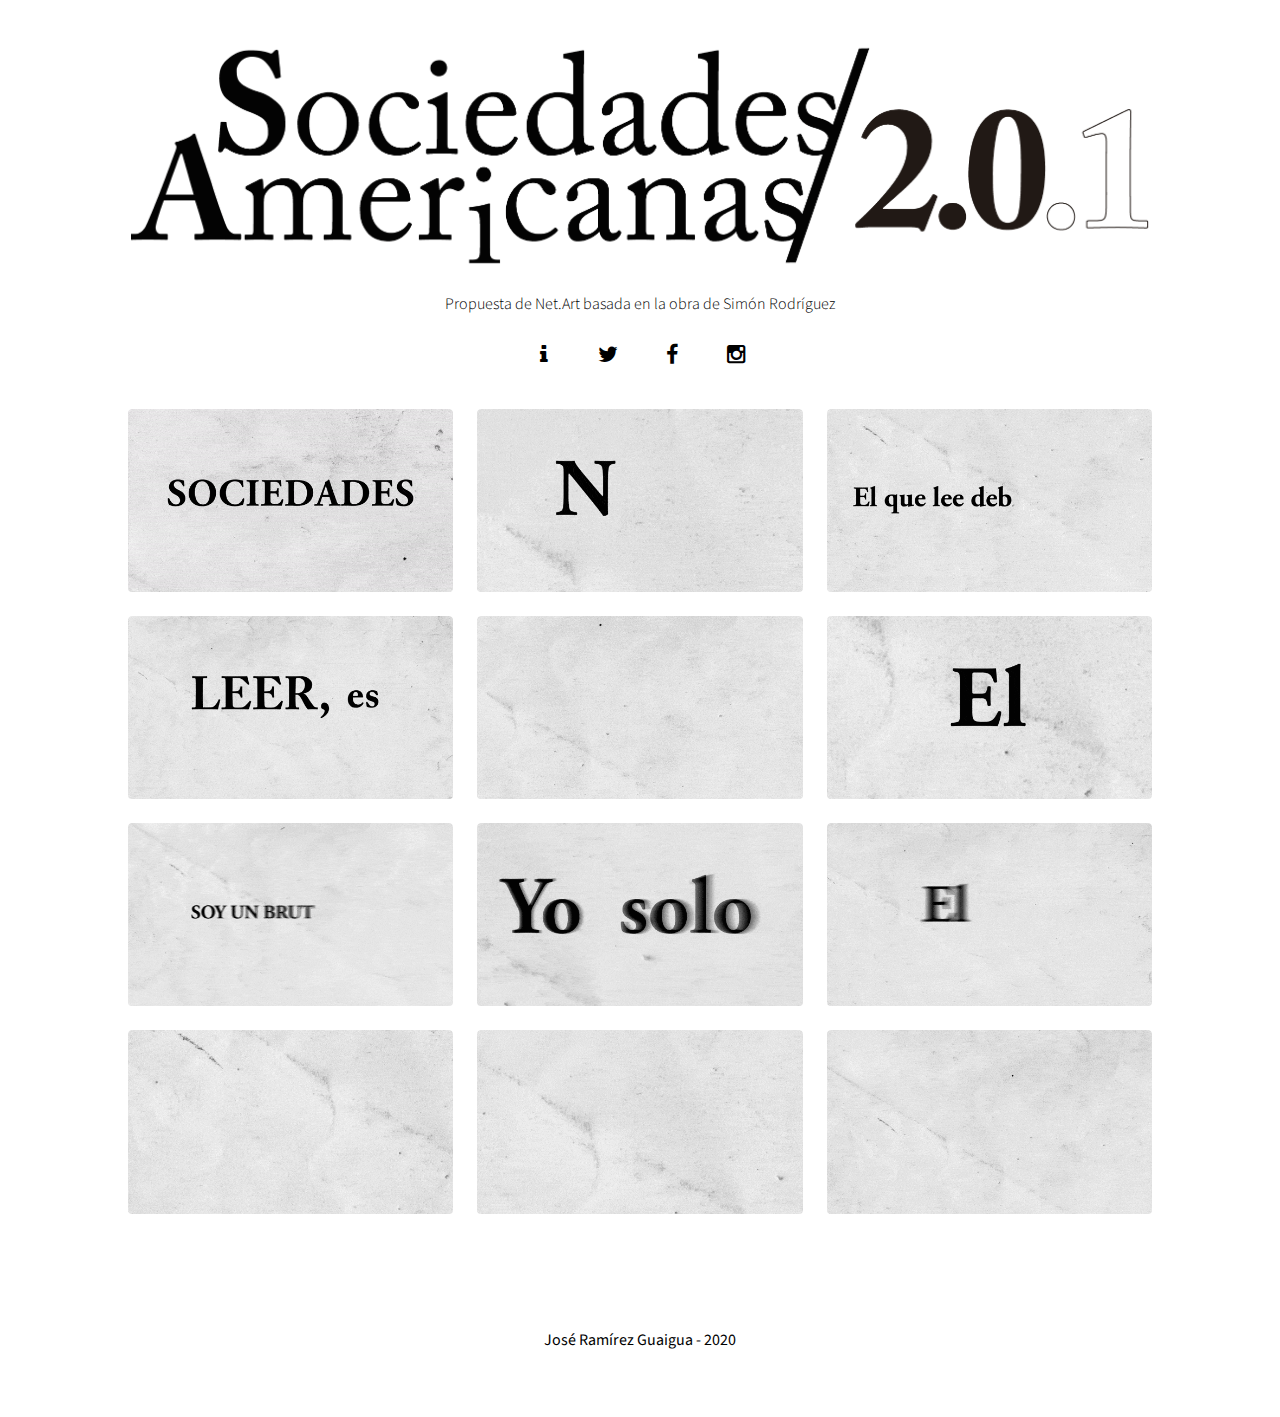
==== commit a982b441: "Update index.html" ====
--- a/index.html
+++ b/index.html
@@ -43,7 +43,7 @@
                             <li><a href="#e3" rel="modal:open" class="icon style2 fa-info"  ><span class="label">Info</span></a></li>
 							<li><a href="#" class="icon style2 fa-twitter"><span class="label">Twitter</span></a></li>
 							<li><a href="#" class="icon style2 fa-facebook"><span class="label">Facebook</span></a></li>
-							<li><a href="#" class="icon style2 fa-instagram"><span class="label">Instagram</span></a></li>
+							<li><a href="https://www.instagram.com/sociedadesamericanas/" target="_blank" class="icon style2 fa-instagram"><span class="label">Instagram</span></a></li>
 							
 						</ul>
 					</header>
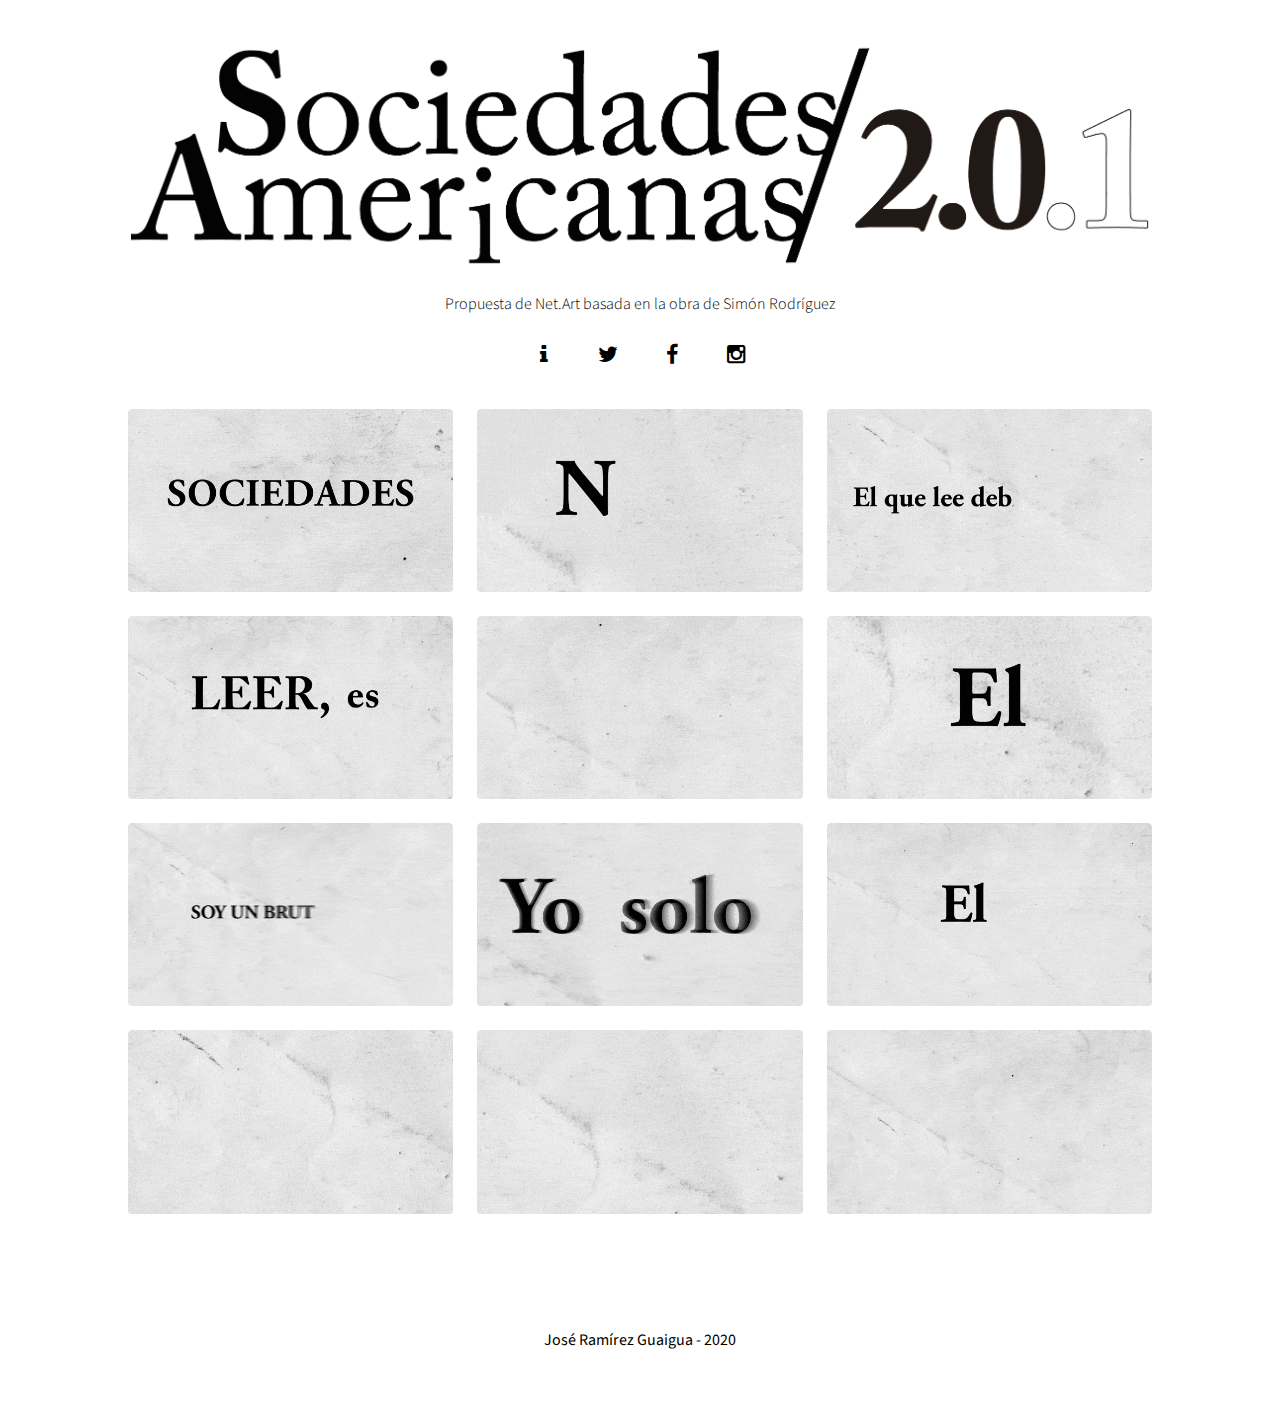
==== commit df947074: "Update index.html" ====
--- a/index.html
+++ b/index.html
@@ -41,7 +41,7 @@
                         
 						<ul class="icons">
                             <li><a href="#e3" rel="modal:open" class="icon style2 fa-info"  ><span class="label">Info</span></a></li>
-							<li><a href="#" class="icon style2 fa-twitter"><span class="label">Twitter</span></a></li>
+							<li><a href="https://twitter.com/soc_americanas" target="_blank" class="icon style2 fa-twitter"><span class="label">Twitter</span></a></li>
 							<li><a href="#" class="icon style2 fa-facebook"><span class="label">Facebook</span></a></li>
 							<li><a href="https://www.instagram.com/sociedadesamericanas/" target="_blank" class="icon style2 fa-instagram"><span class="label">Instagram</span></a></li>
 							
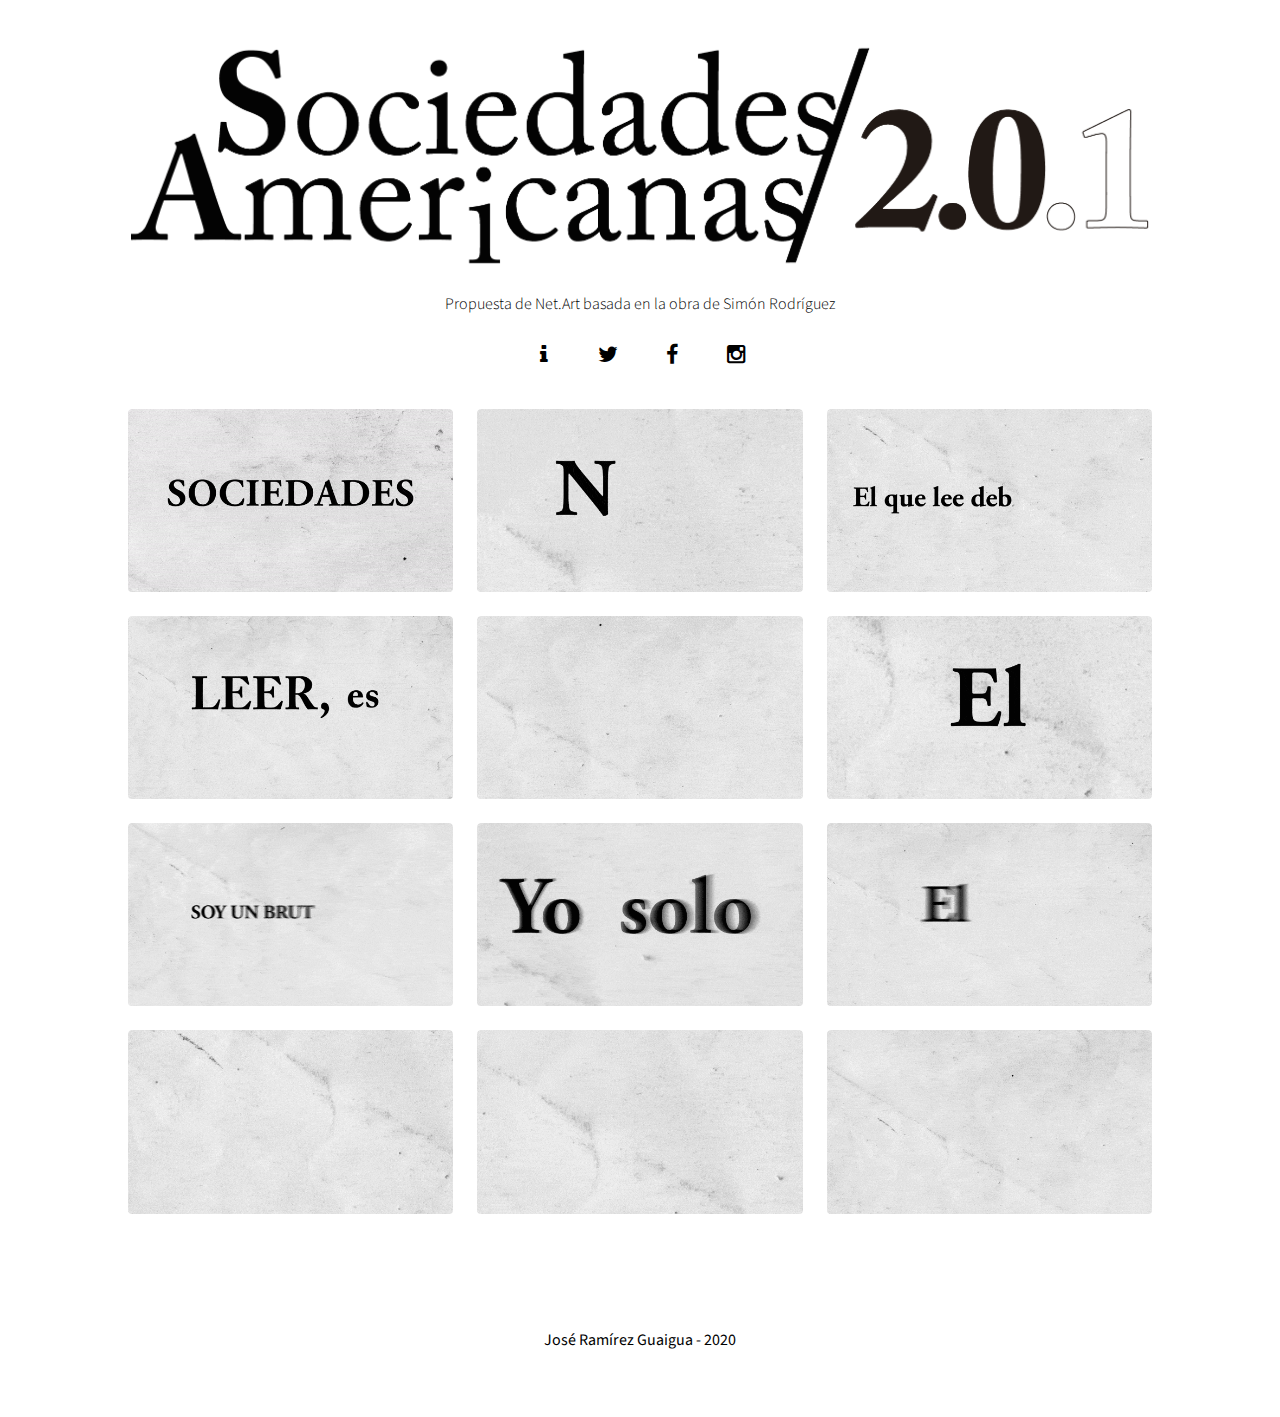
==== commit 06e8d1a2: "Update index.html" ====
--- a/index.html
+++ b/index.html
@@ -127,7 +127,7 @@
 Obra precursora de la experimentación tipográfica y editorial, <b><i>Sociedades Americanas</i></b> compila gran parte de la obra escrita del maestro.
 
 Su ideario y repertorio de sentencias y pensamientos resuenan hasta nuestros días.</p>
-    <p>Para profundizar en las características del presente proyecto, puede acceder al siguiente <span style="color: #ff0000"> <a  href="#">dossier.</a></span></p>
+    <p>Para profundizar en las características del presente proyecto, puede acceder al siguiente <span style="color: #ff0000"> <a  href="https://www.sociedadesamericanas.gq/dossier/" target="blank">dossier.</a></span></p>
   <a href="#" rel="modal:close"> </a>
 </div>
         	
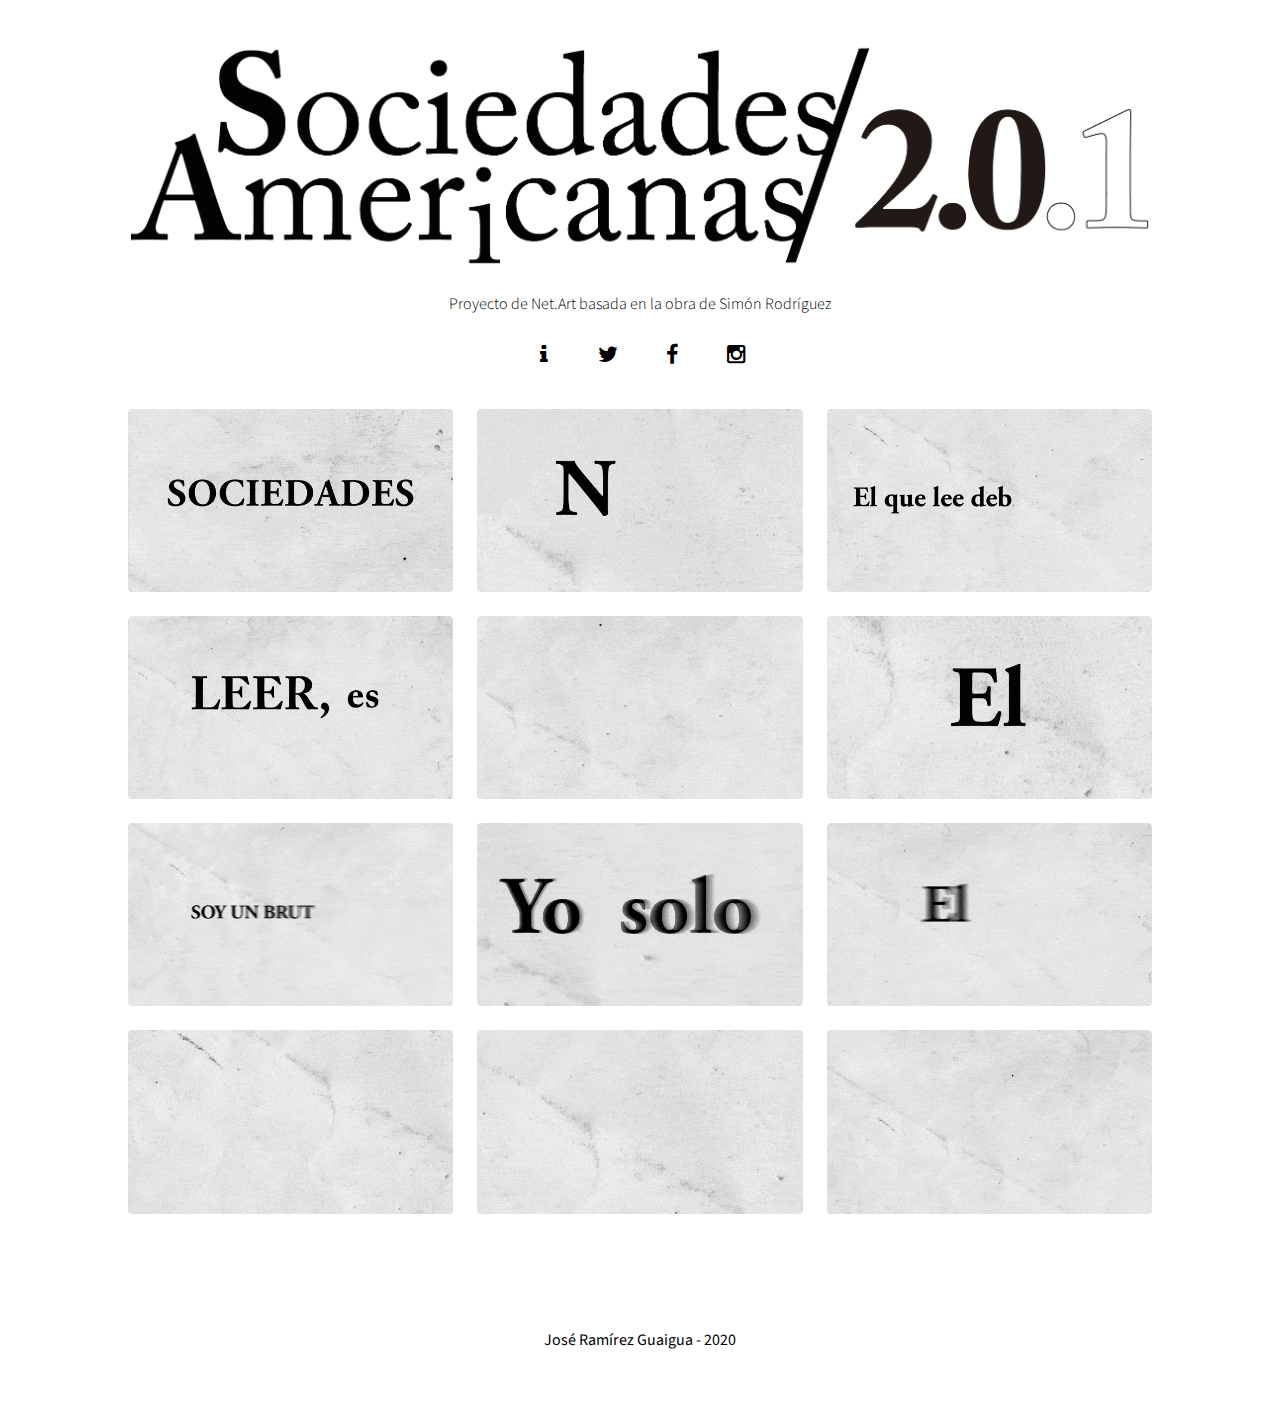
==== commit fd779a55: "Update index.html" ====
--- a/index.html
+++ b/index.html
@@ -10,8 +10,19 @@
 		<title>Sociedades Americanas 2.0</title>
 		<meta charset="utf-8" />
 		<meta name="viewport" content="width=device-width, initial-scale=1" />
-        
+ 
+		<!-- Global site tag (gtag.js) - Google Analytics -->
+<script async src="https://www.googletagmanager.com/gtag/js?id=UA-177596350-1"></script>
+<script>
+  window.dataLayer = window.dataLayer || [];
+  function gtag(){dataLayer.push(arguments);}
+  gtag('js', new Date());
+
+  gtag('config', 'UA-177596350-1');
+</script>
+
 <!-- Scripts -->
+		
         <script src="assets/js/jquery.min.js" > </script>
           <script src="assets/js/jquery.poptrox.min.js" ></script>
 		 <script src="assets/js/main.js" ></script>
@@ -37,12 +48,12 @@
 						<span class="avatar"><img src="images/SA_logo_completo_.png" alt="" /></span>
                         
                     
-						<h3>Propuesta de Net.Art basada en la obra de Simón Rodríguez</h3>
+						<h3>Proyecto de Net.Art basada en la obra de Simón Rodríguez</h3>
                         
 						<ul class="icons">
                             <li><a href="#e3" rel="modal:open" class="icon style2 fa-info"  ><span class="label">Info</span></a></li>
 							<li><a href="https://twitter.com/soc_americanas" target="_blank" class="icon style2 fa-twitter"><span class="label">Twitter</span></a></li>
-							<li><a href="#" class="icon style2 fa-facebook"><span class="label">Facebook</span></a></li>
+							<li><a href="https://www.facebook.com/sociedadesamericanas2.0" target="_blank" class="icon style2 fa-facebook"><span class="label">Facebook</span></a></li>
 							<li><a href="https://www.instagram.com/sociedadesamericanas/" target="_blank" class="icon style2 fa-instagram"><span class="label">Instagram</span></a></li>
 							
 						</ul>
@@ -127,7 +138,7 @@
 Obra precursora de la experimentación tipográfica y editorial, <b><i>Sociedades Americanas</i></b> compila gran parte de la obra escrita del maestro.
 
 Su ideario y repertorio de sentencias y pensamientos resuenan hasta nuestros días.</p>
-    <p>Para profundizar en las características del presente proyecto, puede acceder al siguiente <span style="color: #ff0000"> <a  href="https://www.sociedadesamericanas.gq/dossier/" target="blank">dossier.</a></span></p>
+    <p>Para profundizar en las características del presente proyecto, puede acceder al siguiente <span style="color: #ff0000"> <a  href="https://www.sociedadesamericanas.com/dossier/" target="blank">dossier.</a></span></p>
   <a href="#" rel="modal:close"> </a>
 </div>
         	
